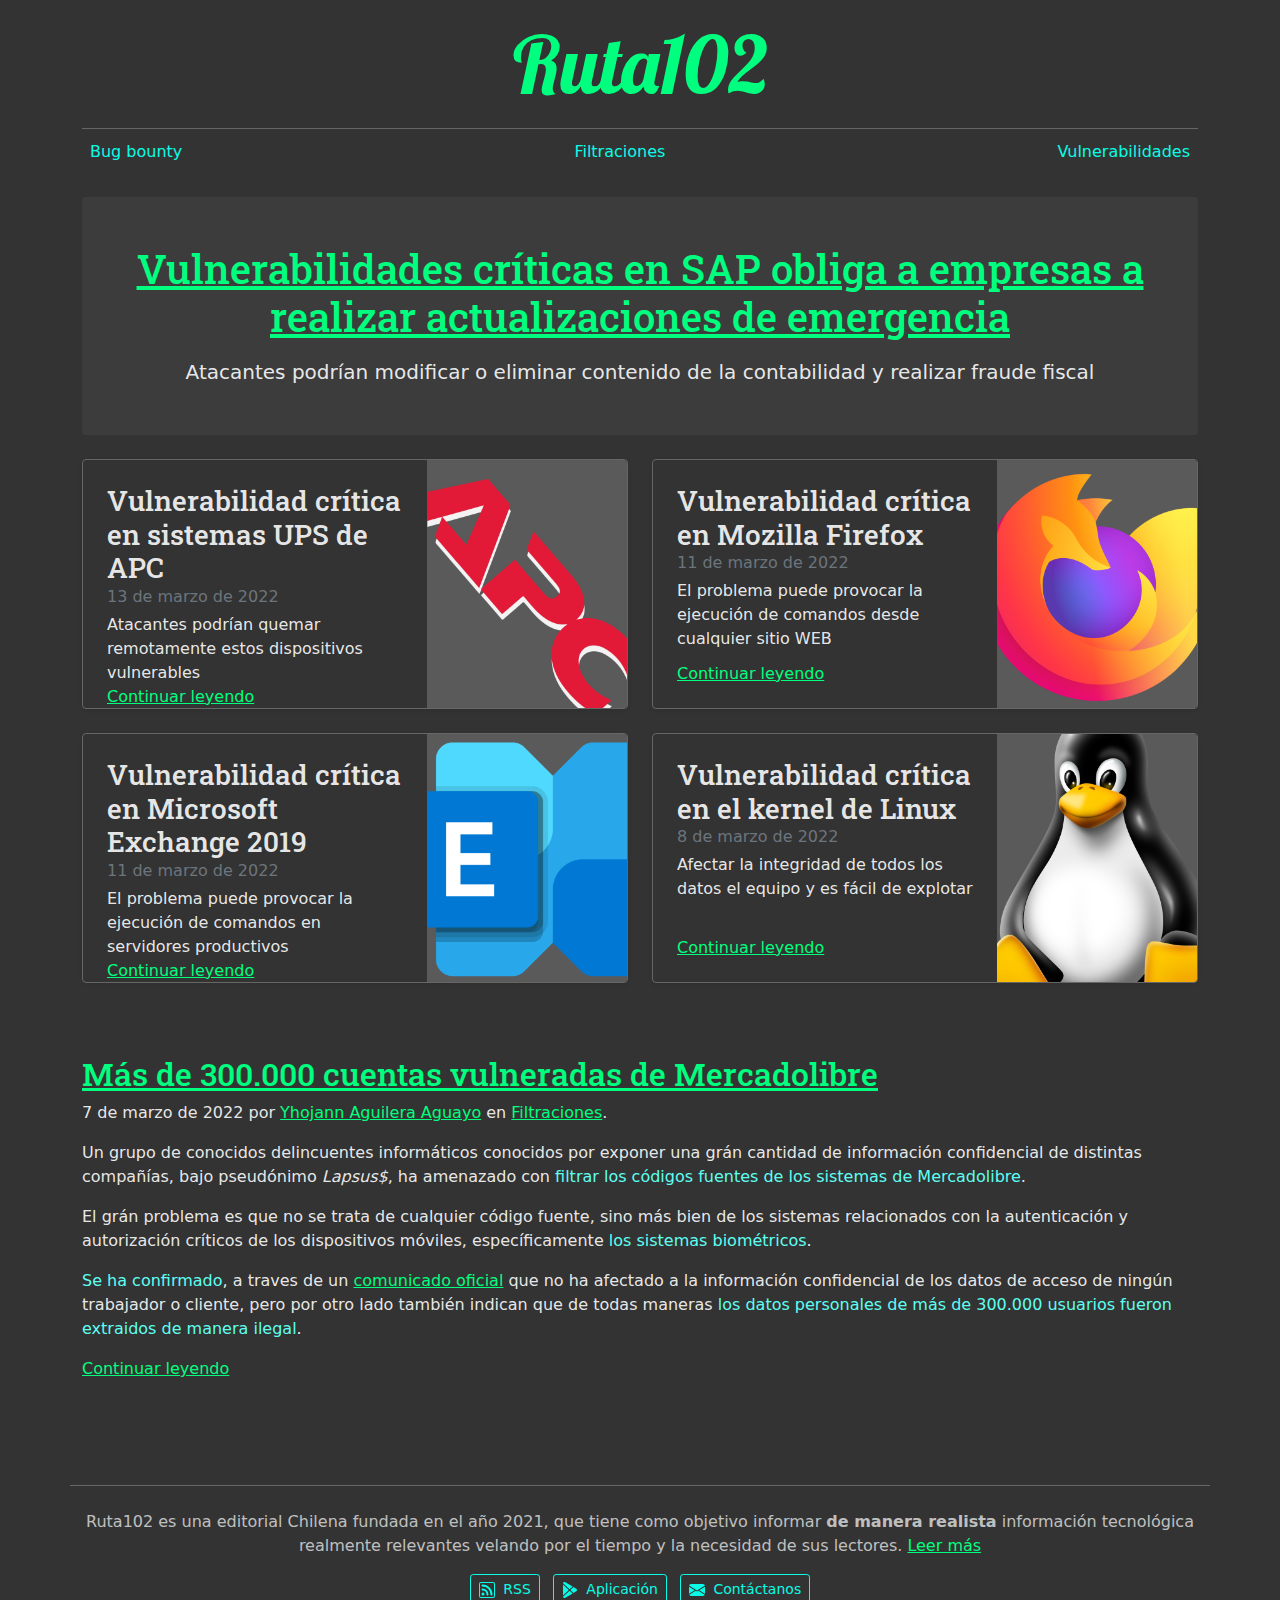
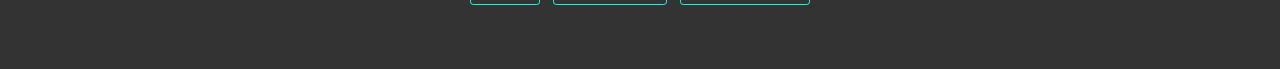
==== index.html @ dbd7e079 "Content update at 2024-11-03 01:15:07" ====
<!DOCTYPE html>
            <html>
                <!--
                    ██████╗ ██╗   ██╗████████╗ █████╗   ██╗ ██████╗ ██████╗
                    ██╔══██╗██║   ██║╚══██╔══╝██╔══██╗ ███║██╔═████╗╚════██╗
                    ██████╔╝██║   ██║   ██║   ███████║ ╚██║██║██╔██║ █████╔╝
                    ██╔══██╗██║   ██║   ██║   ██╔══██║  ██║████╔╝██║██╔═══╝
                    ██║  ██║╚██████╔╝   ██║   ██║  ██║  ██║╚██████╔╝███████╗
                    ╚═╝  ╚═╝ ╚═════╝    ╚═╝   ╚═╝  ╚═╝  ╚═╝ ╚═════╝ ╚══════╝ ®
                    Tus noticias 1337 H4x0r del año 2077.
                -->
                <head>
                    <meta charset="utf-8" />
                    <meta content="width=device-width, initial-scale=1, shrink-to-fit=no" name="viewport" />
                    <link rel="shortcut icon" href="/assets/img/favicon-32x32.png" type="image/png" />
                    <link rel="icon" href="/assets/img/favicon-32x32.png" type="image/png" />

                    <title>Ruta102</title>
                    <meta name="theme-color" content="#4d4948" />
                    <meta name="description" content="Noticias tecnol&oacute;gicas" />
                    <link rel="alternate" type="application/rss+xml" title="Ruta102" href="/rss.xml" />

                    <link rel="preconnect" href="https://fonts.googleapis.com" />
                    <link rel="preconnect" href="https://fonts.gstatic.com" crossorigin />
                    <link href="https://fonts.googleapis.com/css2?family=Roboto+Slab&family=Lobster&display=swap" rel="stylesheet" />

                    <link href="/assets/css/bootstrap.min.css" rel="stylesheet" />
                    <link href="/assets/css/font-awesome.min.css" rel="stylesheet" />
                    <link href="/assets/css/style.css" rel="stylesheet" />

                    <script src="/assets/js/bootstrap.min.js"></script>
                </head>
                <body>
                    <div class="container mb-4">
                        <header class="border-bottom py-3 text-center">
                            <a class="text-decoration-none logo display-1 fw-normal" href="/">Ruta102</a>
                        </header>
                        <div class="nav-scroller py-1">
                            <nav class="nav d-flex justify-content-between pb-0">
                                
                                    <a class="p-2 text-decoration-none" href="/articulos/bug-bounty/">
                                        Bug bounty
                                    </a>
                                
                                    <a class="p-2 text-decoration-none" href="/articulos/filtraciones/">
                                        Filtraciones
                                    </a>
                                
                                    <a class="p-2 text-decoration-none" href="/articulos/vulnerabilidades/">
                                        Vulnerabilidades
                                    </a>
                                
                            </nav>
                        </div>
                    </div>
                    <main role="main" class="container">
                        

                        <div>
                                
                            
            <div class="mb-4 p-3 p-md-5 rounded text-center position-relative bg-gray">
                <h1>
                    <a class="stretched-link" href="/articulos/vulnerabilidades/2022/03/15/sap-se-actualiza-log4shell/">Vulnerabilidades cr&#237;ticas en SAP obliga a empresas a realizar actualizaciones de emergencia</a>
                </h1>
                <p class="lead mt-3 mb-0">
                    Atacantes podr&#237;an modificar o eliminar contenido de la contabilidad y realizar fraude fiscal
                </p>
            </div>
            <div class="row mb-5">
                
                    <div class="col-md-6">
                        <div class="row g-0 border rounded overflow-hidden flex-md-row mb-4 shadow-sm h-md-250 position-relative">
                            <div class="col p-4 d-flex flex-column position-static">
                                <h3 class="mb-0">Vulnerabilidad cr&#237;tica en sistemas UPS de APC</h3>
                                <div class="mb-1 text-muted">13 de marzo de 2022</div>
                                <p class="card-text mb-auto">
                                    Atacantes podr&#237;an quemar remotamente estos dispositivos vulnerables
                                </p>
                                <p class="mb-0">
                                    <a class="stretched-link" href="/articulos/vulnerabilidades/2022/03/13/vulnerabilidad-critica-cre-ups-apc/">Continuar leyendo</a>
                                </p>
                            </div>
                            <div class="col-auto d-none d-lg-block">
                                <img
                                    id="/articulos/vulnerabilidades/2022/03/13/vulnerabilidad-critica-cre-ups-apc"
                                    class="card-img-right flex-auto d-none d-lg-block"
                                    src="/assets/img/vendors/ups-apc.png"
                                    style="width: 200px; height: 250px;"
                                    alt="Vulnerabilidad cr&#237;tica en sistemas UPS de APC" />
                            </div>
                        </div>
                    </div>
                
                    <div class="col-md-6">
                        <div class="row g-0 border rounded overflow-hidden flex-md-row mb-4 shadow-sm h-md-250 position-relative">
                            <div class="col p-4 d-flex flex-column position-static">
                                <h3 class="mb-0">Vulnerabilidad cr&#237;tica en Mozilla Firefox</h3>
                                <div class="mb-1 text-muted">11 de marzo de 2022</div>
                                <p class="card-text mb-auto">
                                    El problema puede provocar la ejecuci&#243;n de comandos desde cualquier sitio WEB
                                </p>
                                <p class="mb-0">
                                    <a class="stretched-link" href="/articulos/vulnerabilidades/2022/03/11/mozilla-firefox-cre-cve-2022-26486/">Continuar leyendo</a>
                                </p>
                            </div>
                            <div class="col-auto d-none d-lg-block">
                                <img
                                    id="/articulos/vulnerabilidades/2022/03/11/mozilla-firefox-cre-cve-2022-26486"
                                    class="card-img-right flex-auto d-none d-lg-block"
                                    src="/assets/img/vendors/mozilla-firefox.png"
                                    style="width: 200px; height: 250px;"
                                    alt="Vulnerabilidad cr&#237;tica en Mozilla Firefox" />
                            </div>
                        </div>
                    </div>
                
                    <div class="col-md-6">
                        <div class="row g-0 border rounded overflow-hidden flex-md-row mb-4 shadow-sm h-md-250 position-relative">
                            <div class="col p-4 d-flex flex-column position-static">
                                <h3 class="mb-0">Vulnerabilidad cr&#237;tica en Microsoft Exchange 2019</h3>
                                <div class="mb-1 text-muted">11 de marzo de 2022</div>
                                <p class="card-text mb-auto">
                                    El problema puede provocar la ejecuci&#243;n de comandos en servidores productivos
                                </p>
                                <p class="mb-0">
                                    <a class="stretched-link" href="/articulos/vulnerabilidades/2022/03/11/exchange-vulnerabilidad-critica/">Continuar leyendo</a>
                                </p>
                            </div>
                            <div class="col-auto d-none d-lg-block">
                                <img
                                    id="/articulos/vulnerabilidades/2022/03/11/exchange-vulnerabilidad-critica"
                                    class="card-img-right flex-auto d-none d-lg-block"
                                    src="/assets/img/vendors/microsoft-exchange.png"
                                    style="width: 200px; height: 250px;"
                                    alt="Vulnerabilidad cr&#237;tica en Microsoft Exchange 2019" />
                            </div>
                        </div>
                    </div>
                
                    <div class="col-md-6">
                        <div class="row g-0 border rounded overflow-hidden flex-md-row mb-4 shadow-sm h-md-250 position-relative">
                            <div class="col p-4 d-flex flex-column position-static">
                                <h3 class="mb-0">Vulnerabilidad cr&#237;tica en el kernel de Linux</h3>
                                <div class="mb-1 text-muted">8 de marzo de 2022</div>
                                <p class="card-text mb-auto">
                                    Afectar la integridad de todos los datos el equipo y es f&#225;cil de explotar
                                </p>
                                <p class="mb-0">
                                    <a class="stretched-link" href="/articulos/vulnerabilidades/2022/03/08/vulnerabilidad-kernel-de-linux-cve-2022-23222/">Continuar leyendo</a>
                                </p>
                            </div>
                            <div class="col-auto d-none d-lg-block">
                                <img
                                    id="/articulos/vulnerabilidades/2022/03/08/vulnerabilidad-kernel-de-linux-cve-2022-23222"
                                    class="card-img-right flex-auto d-none d-lg-block"
                                    src="/assets/img/vendors/linux.png"
                                    style="width: 200px; height: 250px;"
                                    alt="Vulnerabilidad cr&#237;tica en el kernel de Linux" />
                            </div>
                        </div>
                    </div>
                
            </div>

            
                <div class="mb-4 pb-3">
                    <h2 class="blog-post-title">
                        <a href="/articulos/filtraciones/2022/03/07/filtracion-codigo-fuente-mercadolibre/">M&#225;s de 300.000 cuentas vulneradas de Mercadolibre</a>
                    </h2>
                    <p class="blog-post-meta">
                        7 de marzo de 2022 por
                        <a href="https://www.linkedin.com/in/yhojann-aguilera/" target="_blank">Yhojann Aguilera Aguayo</a>
                        en
                        <a href="/articulos/filtraciones/">Filtraciones</a>.
                    </p>
                    
            <p>
                Un grupo de conocidos delincuentes informáticos conocidos por exponer
                una grán cantidad de información confidencial de distintas compañías,
                bajo pseudónimo <i>Lapsus$</i>, ha amenazado con <b>filtrar los
                códigos fuentes de los sistemas de Mercadolibre</b>.
            </p>
            <p>
                El grán problema es que no se trata de cualquier código fuente, sino
                más bien de los sistemas relacionados con la autenticación y
                autorización críticos de los dispositivos móviles, específicamente
                <b>los sistemas biométricos</b>.
            </p>
            <p>
                <b>Se ha confirmado</b>, a traves de un
                <a rel="noreferrer" target="_blank" href="https://twitter.com/vidusky/status/1500942042834350084">comunicado oficial</a>
                que no ha afectado a la información confidencial de los datos de
                acceso de ningún trabajador o cliente, pero por otro lado también
                indican que de todas maneras <b>los datos personales de más de
                300.000 usuarios fueron extraidos de manera ilegal</b>.
            </p>
        
                    <p>
                        <a href="/articulos/filtraciones/2022/03/07/filtracion-codigo-fuente-mercadolibre/">Continuar leyendo</a>
                    </p>
                </div>
            
        
                            <div class="clearfix"></div>
                        </div>
                    </main>
                    <footer class="py-5">
                        <div class="container border-top pt-4 text-center">
                            <p>
                                Ruta102 es una editorial Chilena fundada en el
                                a&ntilde;o 2021, que tiene como objetivo
                                informar <b>de manera realista</b>
                                informaci&oacute;n tecnol&oacute;gica realmente
                                relevantes velando por el tiempo y la necesidad
                                de sus lectores. <a href="/acerca-de/">Leer
                                m&aacute;s</a>
                            </p>
                            <p>
                                <a
                                    class="btn btn-sm btn-outline-info align-items-center mx-1"
                                    href="/rss.xml" target="_blank">
                                    <svg class="me-1" xmlns="http://www.w3.org/2000/svg" width="16" height="16" fill="currentColor" class="bi bi-rss" viewBox="0 0 16 16">
                                        <path d="M14 1a1 1 0 0 1 1 1v12a1 1 0 0 1-1 1H2a1 1 0 0 1-1-1V2a1 1 0 0 1 1-1h12zM2 0a2 2 0 0 0-2 2v12a2 2 0 0 0 2 2h12a2 2 0 0 0 2-2V2a2 2 0 0 0-2-2H2z"/>
                                        <path d="M5.5 12a1.5 1.5 0 1 1-3 0 1.5 1.5 0 0 1 3 0zm-3-8.5a1 1 0 0 1 1-1c5.523 0 10 4.477 10 10a1 1 0 1 1-2 0 8 8 0 0 0-8-8 1 1 0 0 1-1-1zm0 4a1 1 0 0 1 1-1 6 6 0 0 1 6 6 1 1 0 1 1-2 0 4 4 0 0 0-4-4 1 1 0 0 1-1-1z"/>
                                    </svg>
                                    RSS
                                </a>
                                <a
                                    target="_blank"
                                    rel="noreferrer"
                                    class="btn btn-sm btn-outline-info align-items-center mx-1"
                                    href="https://play.google.com/store/apps/details?id=com.google.android.apps.magazines">
                                    <svg class="me-1" xmlns="http://www.w3.org/2000/svg" width="16" height="16" fill="currentColor" class="bi bi-google-play" viewBox="0 0 16 16">
                                        <path d="M14.222 9.374c1.037-.61 1.037-2.137 0-2.748L11.528 5.04 8.32 8l3.207 2.96 2.694-1.586Zm-3.595 2.116L7.583 8.68 1.03 14.73c.201 1.029 1.36 1.61 2.303 1.055l7.294-4.295ZM1 13.396V2.603L6.846 8 1 13.396ZM1.03 1.27l6.553 6.05 3.044-2.81L3.333.215C2.39-.341 1.231.24 1.03 1.27Z"/>
                                    </svg>
                                    Aplicaci&oacute;n
                                </a>
                                <a
                                    target="_blank"
                                    rel="noreferrer"
                                    class="btn btn-sm btn-outline-info align-items-center mx-1"
                                    href="https://github.com/yhojann-cl/ruta102.cl/issues">
                                    <svg class="me-1" xmlns="http://www.w3.org/2000/svg" width="16" height="16" fill="currentColor" class="bi bi-envelope-fill" viewBox="0 0 16 16">
                                        <path d="M.05 3.555A2 2 0 0 1 2 2h12a2 2 0 0 1 1.95 1.555L8 8.414.05 3.555ZM0 4.697v7.104l5.803-3.558L0 4.697ZM6.761 8.83l-6.57 4.027A2 2 0 0 0 2 14h12a2 2 0 0 0 1.808-1.144l-6.57-4.027L8 9.586l-1.239-.757Zm3.436-.586L16 11.801V4.697l-5.803 3.546Z"/>
                                    </svg>
                                    Cont&aacute;ctanos
                                </a>
                            </p>
                        </div>
                    </footer>
                    <script async src="https://www.googletagmanager.com/gtag/js?id=G-0C70VDSF4W"></script>
                    <script>
                        window.dataLayer = window.dataLayer || [];
                        function gtag(){ dataLayer.push(arguments); }
                        gtag('js', new Date());
                        gtag('config', 'G-0C70VDSF4W');
                    </script>
                </body>
            </html>
---- assets/css/style.css ----
:root {
    color-scheme: dark;
}

body {
    background-color: rgba(51, 51, 51, 1);
    color: rgba(255, 255, 255, 0.9);
}

footer {
    color: rgba(255, 255, 255, 0.7);
}

a,
a:hover,
a:focus,
a:active,
a:visited {
    color: rgba(0, 255, 127, 1);
}

h1, h2, h3, h4, h5, h6,
.display-1, .display-2, .display-3, .display-4 {
    font-family: 'Roboto Slab';
}

header a.logo{
    font-family: 'Lobster';
    color: rgba(0, 255, 127, 1);
}

.border,
.border-bottom,
.border-top,
.border-start,
.border-end,
.img-thumbnail {
    border-color: #666666 !important;
}

.bg-gray {
    background-color: rgba(60, 60, 60, 1);
}

.btn-outline-info,
a.btn-outline-info:visited {
    color: rgba(9, 252, 231, 1);
    border-color: rgba(9, 252, 231, 1);
}

a.btn-outline-info:hover,
a.btn-outline-info:active {
    color: rgba(0, 0, 0, 0.9);
}

main b {
    font-weight: 300;
    color: rgb(93 255 241);
}

nav.justify-content-between > a,
nav.justify-content-between > a:hover,
nav.justify-content-between > a:visited,
nav.justify-content-between > a:focus,
nav.justify-content-between > a:active {
    color: rgba(9, 252, 231, 1);
}

.table-cvss {
    table-layout: fixed;
}

.img-thumbnail {
    background-color: transparent;
}

.nav-scroller {
    position: relative;
    z-index: 2;
    height: 2.75rem;
    overflow-y: hidden;
}

.nav-scroller .nav {
    display: -ms-flexbox;
    display: flex;
    -ms-flex-wrap: nowrap;
    flex-wrap: nowrap;
    padding-bottom: 1rem;
    margin-top: -1px;
    overflow-x: auto;
    text-align: center;
    white-space: nowrap;
    -webkit-overflow-scrolling: touch;
}

.nav-scroller .nav-link {
    padding-top: .75rem;
    padding-bottom: .75rem;
    font-size: .875rem;
}

.card-img-right {
    height: 100%;
    border-radius: 0 3px 3px 0;
}

.flex-auto {
    -ms-flex: 0 0 auto;
    flex: 0 0 auto;
}

.h-250 { height: 250px; }
@media (min-width: 768px) {
    .h-md-250 { height: 250px; }
}

@media (min-width: 40em) {
    .blog-title {
        font-size: 3.5rem;
    }
}
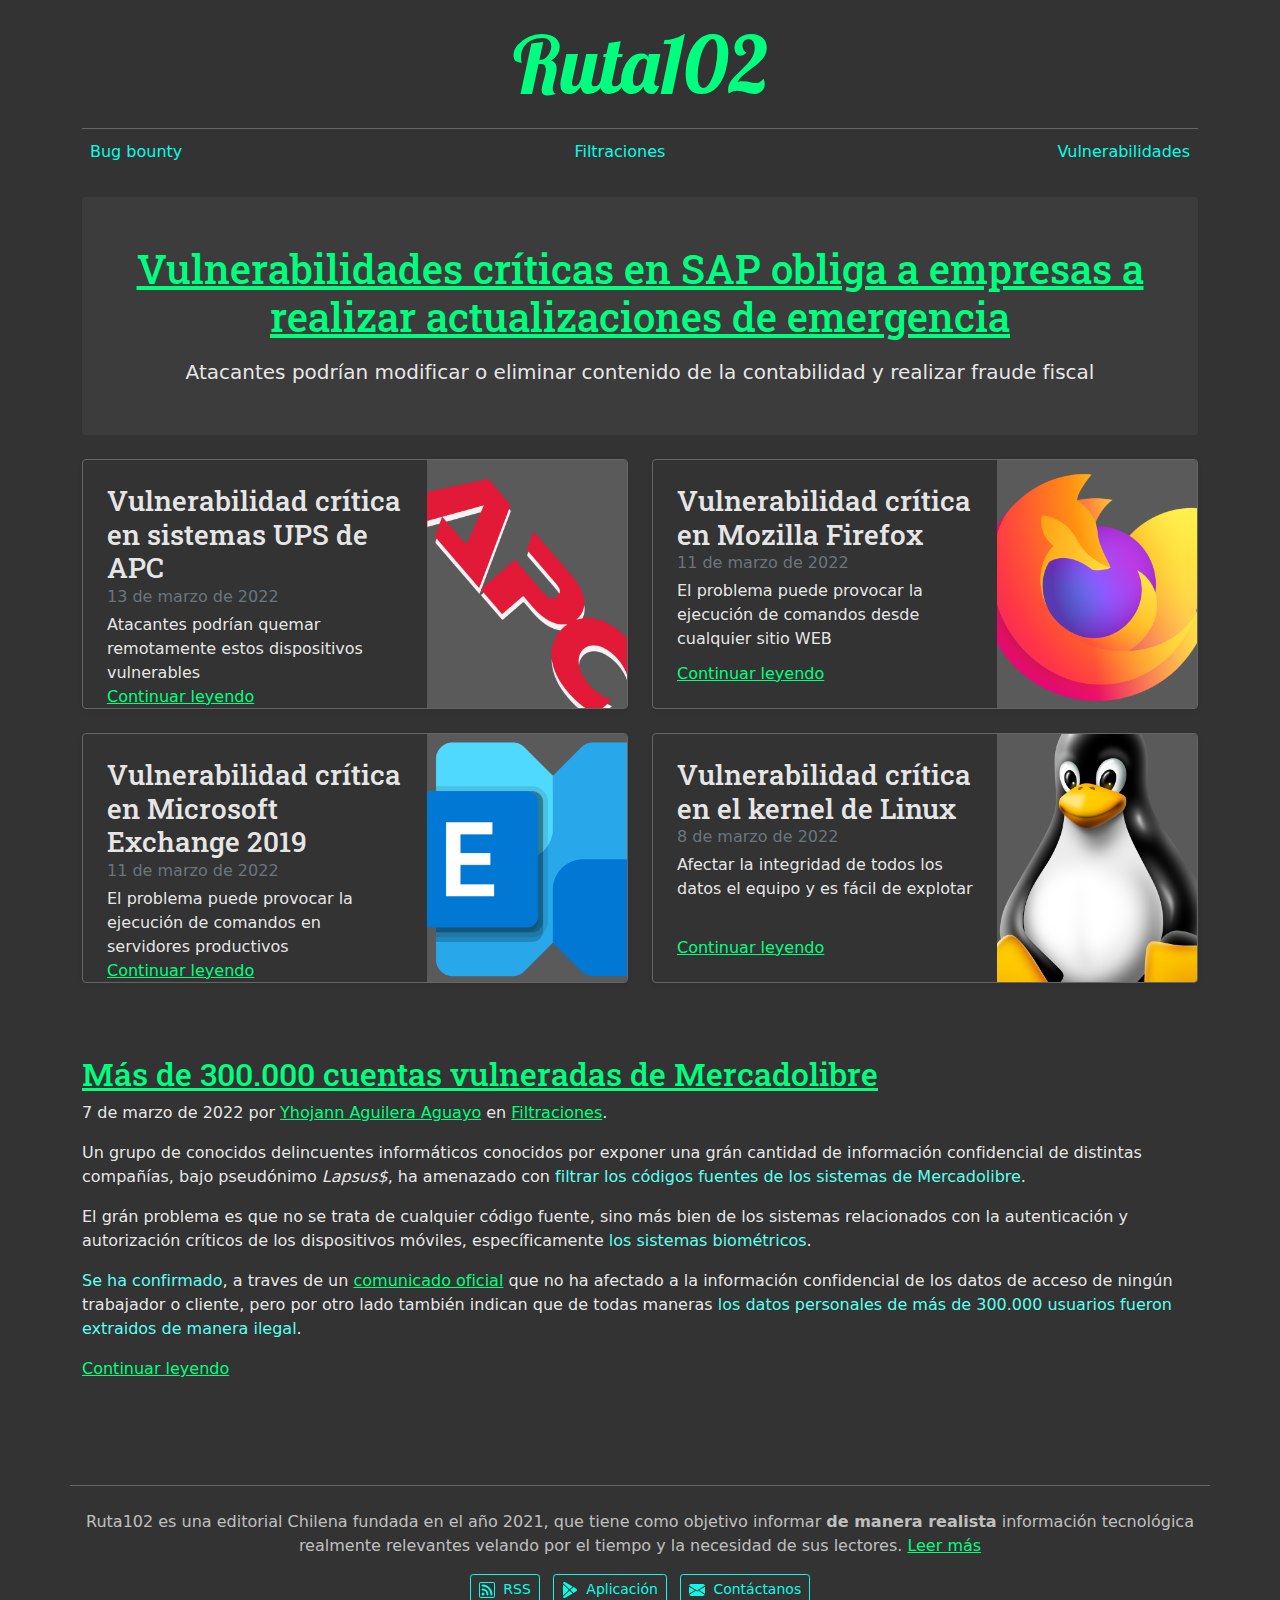
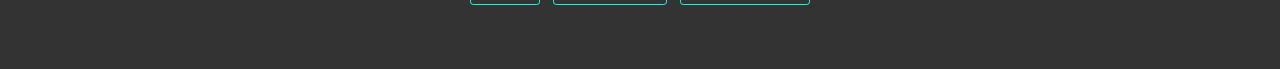
==== commit 1901886d: "Content update at 2024-11-03 01:29:21" ====
--- a/index.html
+++ b/index.html
@@ -1,5 +1,5 @@
 <!DOCTYPE html>
-            <html>
+            <html lang="es">
                 <!--
                     ██████╗ ██╗   ██╗████████╗ █████╗   ██╗ ██████╗ ██████╗
                     ██╔══██╗██║   ██║╚══██╔══╝██╔══██╗ ███║██╔═████╗╚════██╗
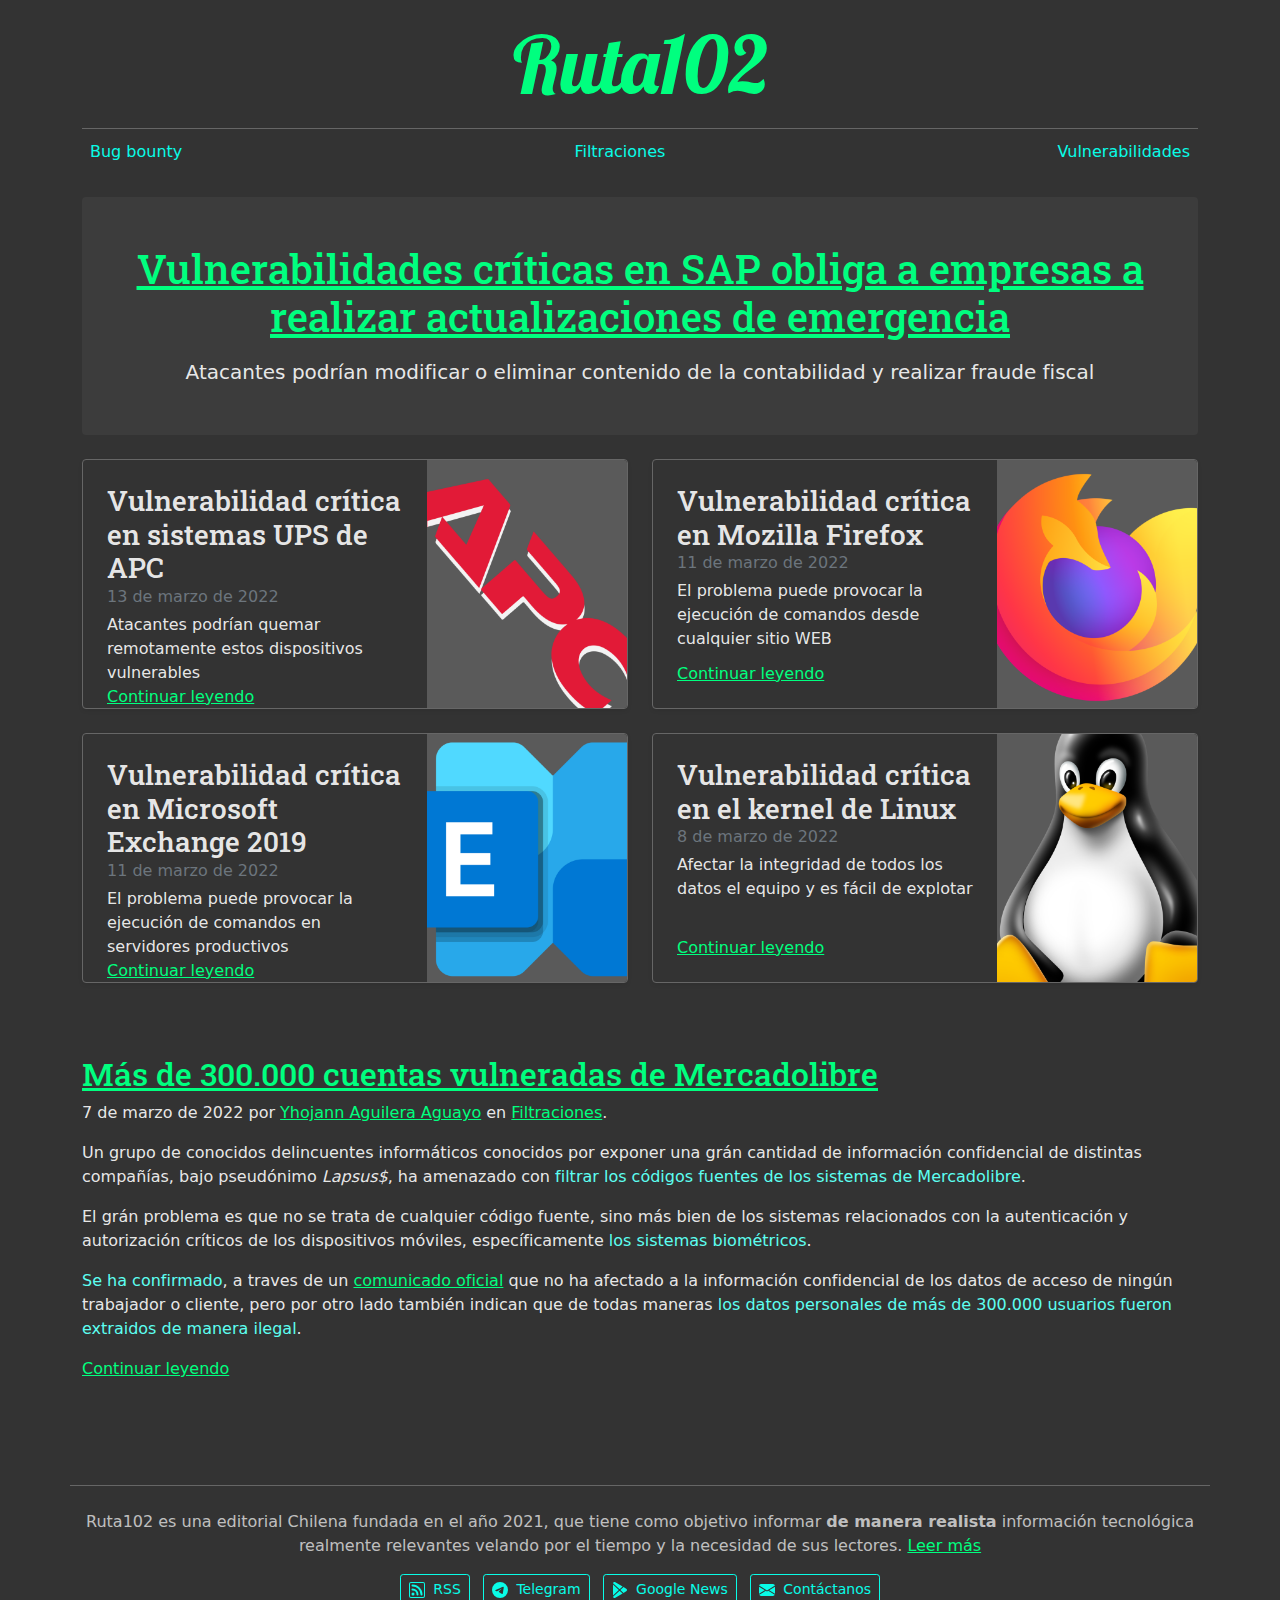
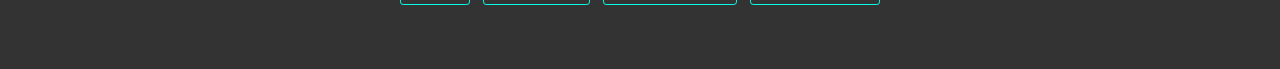
==== commit 1f7661b3: "Content update at 2024-11-03 01:55:14" ====
--- a/index.html
+++ b/index.html
@@ -230,11 +230,21 @@
                                     target="_blank"
                                     rel="noreferrer"
                                     class="btn btn-sm btn-outline-info align-items-center mx-1"
+                                    href="https://t.me/ruta102">
+                                    <svg class="me-1" xmlns="http://www.w3.org/2000/svg" width="16" height="16" fill="currentColor" class="bi bi-telegram" viewBox="0 0 16 16">
+                                        <path d="M16 8A8 8 0 1 1 0 8a8 8 0 0 1 16 0M8.287 5.906q-1.168.486-4.666 2.01-.567.225-.595.442c-.03.243.275.339.69.47l.175.055c.408.133.958.288 1.243.294q.39.01.868-.32 3.269-2.206 3.374-2.23c.05-.012.12-.026.166.016s.042.12.037.141c-.03.129-1.227 1.241-1.846 1.817-.193.18-.33.307-.358.336a8 8 0 0 1-.188.186c-.38.366-.664.64.015 1.088.327.216.589.393.85.571.284.194.568.387.936.629q.14.092.27.187c.331.236.63.448.997.414.214-.02.435-.22.547-.82.265-1.417.786-4.486.906-5.751a1.4 1.4 0 0 0-.013-.315.34.34 0 0 0-.114-.217.53.53 0 0 0-.31-.093c-.3.005-.763.166-2.984 1.09"/>
+                                    </svg>
+                                    Telegram
+                                </a>
+                                <a
+                                    target="_blank"
+                                    rel="noreferrer"
+                                    class="btn btn-sm btn-outline-info align-items-center mx-1"
                                     href="https://play.google.com/store/apps/details?id=com.google.android.apps.magazines">
                                     <svg class="me-1" xmlns="http://www.w3.org/2000/svg" width="16" height="16" fill="currentColor" class="bi bi-google-play" viewBox="0 0 16 16">
                                         <path d="M14.222 9.374c1.037-.61 1.037-2.137 0-2.748L11.528 5.04 8.32 8l3.207 2.96 2.694-1.586Zm-3.595 2.116L7.583 8.68 1.03 14.73c.201 1.029 1.36 1.61 2.303 1.055l7.294-4.295ZM1 13.396V2.603L6.846 8 1 13.396ZM1.03 1.27l6.553 6.05 3.044-2.81L3.333.215C2.39-.341 1.231.24 1.03 1.27Z"/>
                                     </svg>
-                                    Aplicaci&oacute;n
+                                    Google News
                                 </a>
                                 <a
                                     target="_blank"
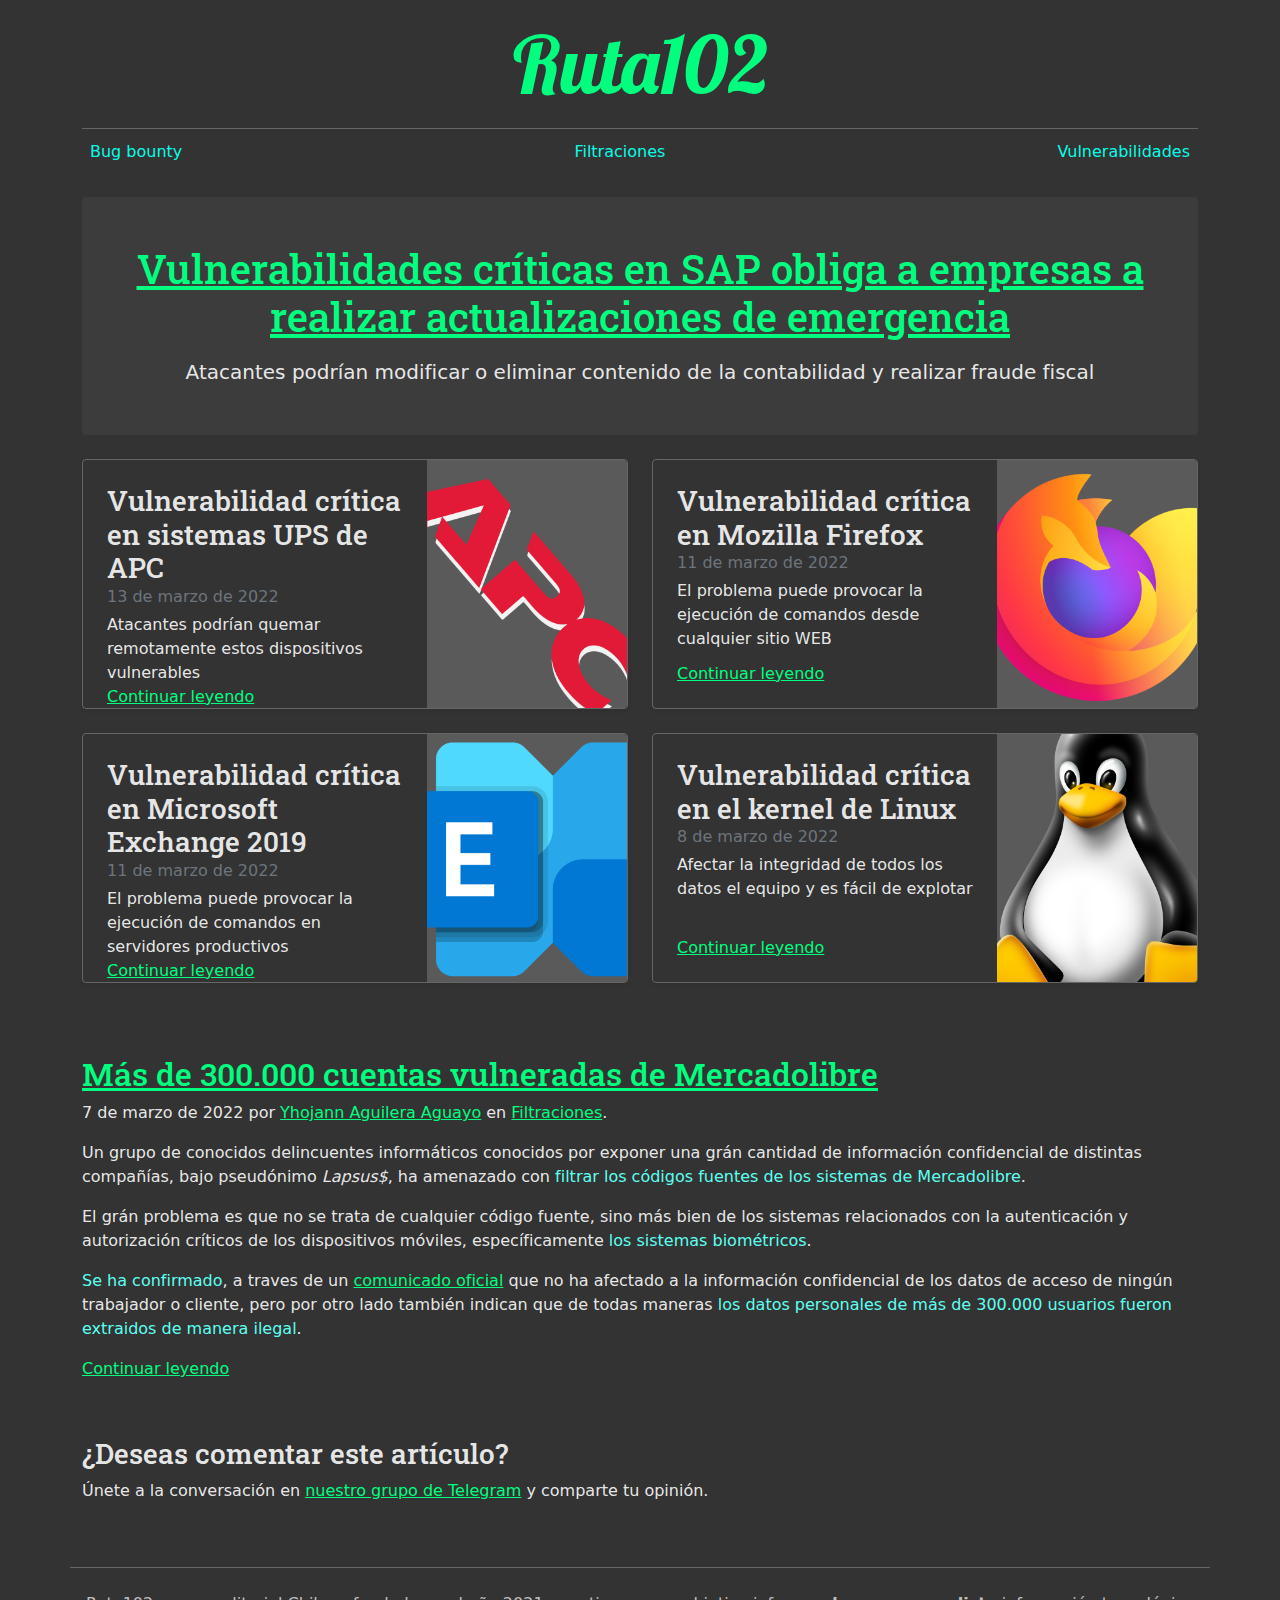
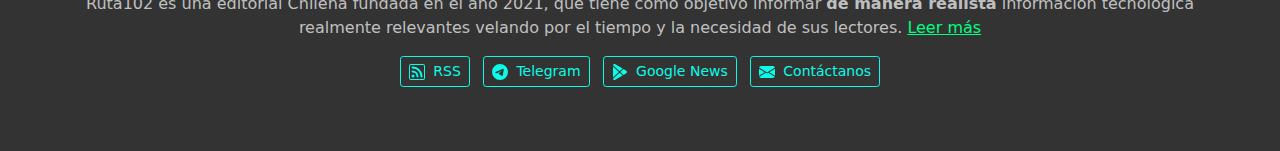
==== commit bd9207ef: "Content update at 2024-11-03 02:18:23" ====
--- a/index.html
+++ b/index.html
@@ -57,7 +57,7 @@
                         
 
                         <div>
-                                
+                            
                             
             <div class="mb-4 p-3 p-md-5 rounded text-center position-relative bg-gray">
                 <h1>
@@ -203,6 +203,15 @@
             
         
                             <div class="clearfix"></div>
+                            <h3 class="mt-4">&iquest;Deseas comentar este art&iacute;culo?</h3>
+                            <p>
+                                &Uacute;nete a la conversaci&oacute;n en
+                                <a
+                                    target="_blank"
+                                    rel="noreferrer"
+                                    href="https://t.me/ruta102">nuestro grupo de Telegram</a>
+                                y comparte tu opini&oacute;n.
+                            </p>
                         </div>
                     </main>
                     <footer class="py-5">
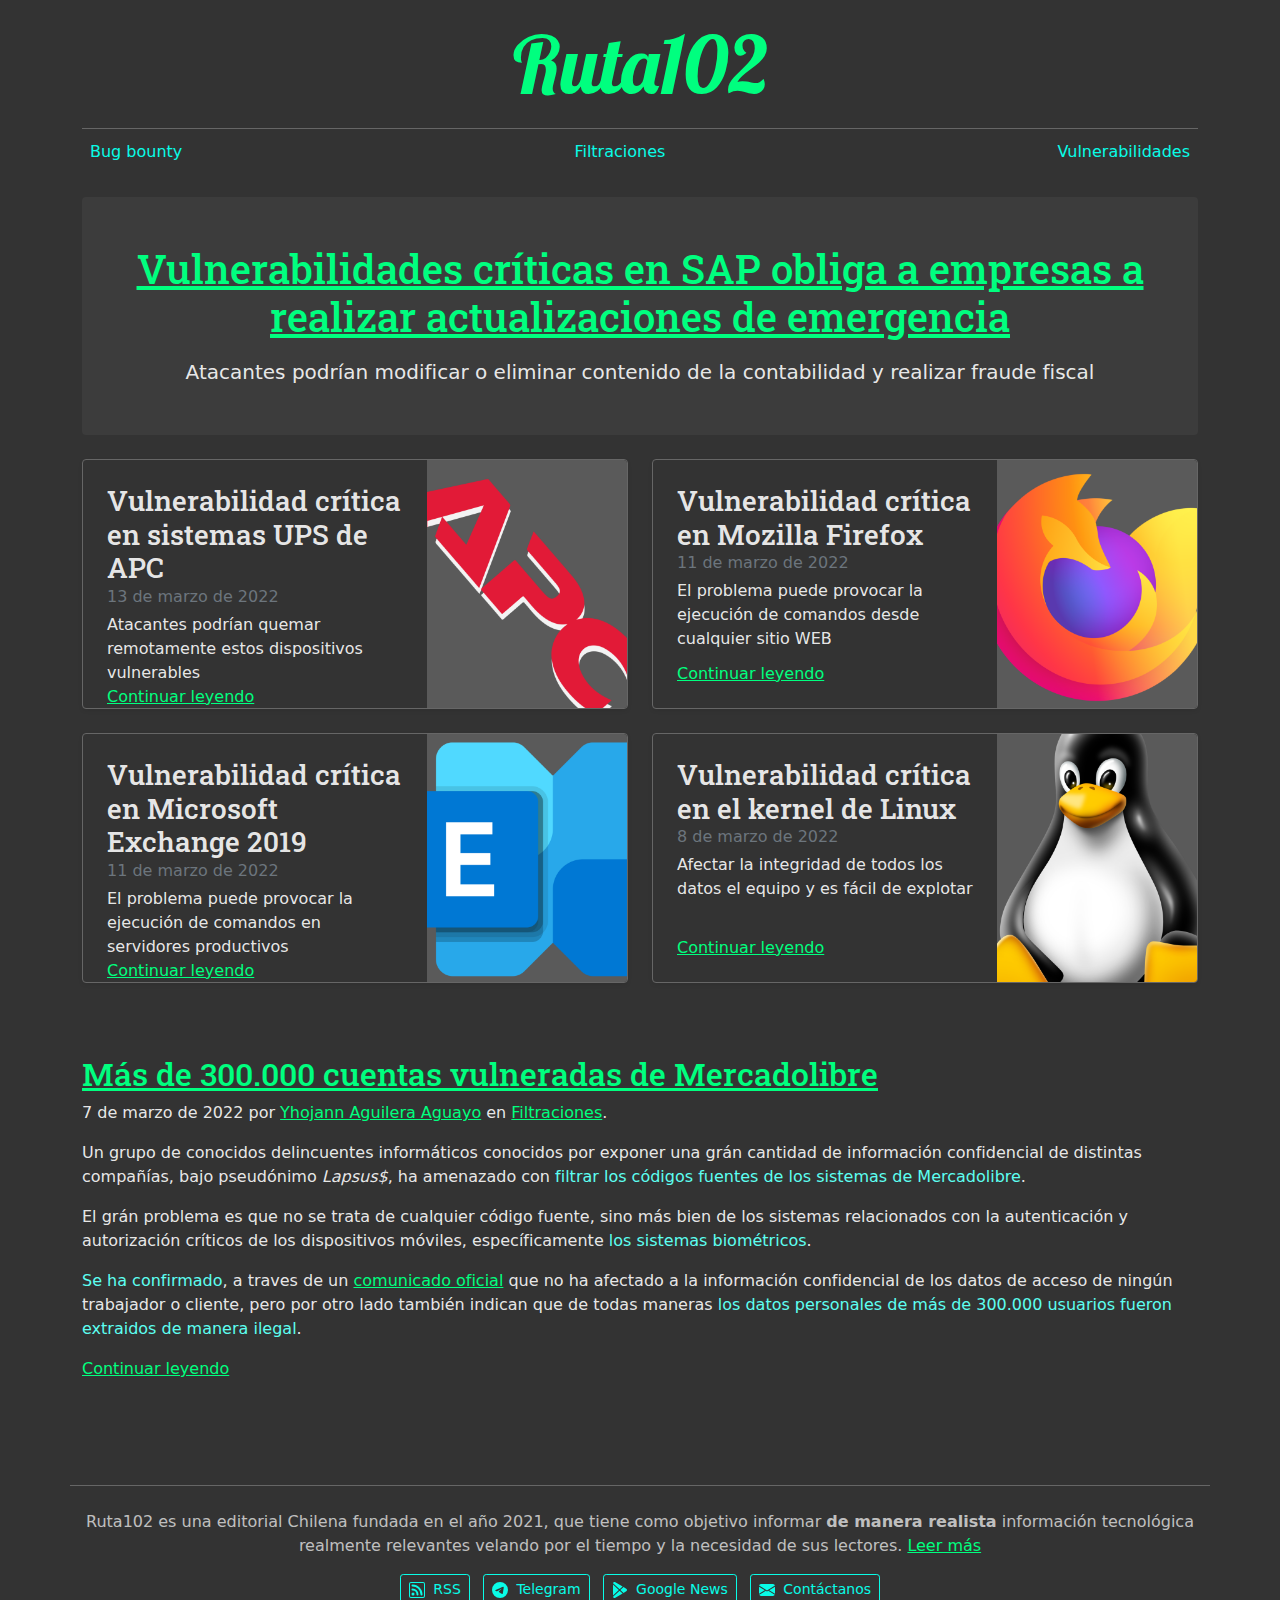
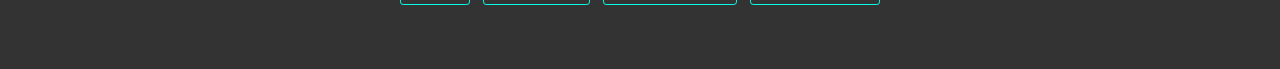
==== commit 0d3cfd34: "Content update at 2024-11-03 02:28:29" ====
--- a/index.html
+++ b/index.html
@@ -203,15 +203,8 @@
             
         
                             <div class="clearfix"></div>
-                            <h3 class="mt-4">&iquest;Deseas comentar este art&iacute;culo?</h3>
-                            <p>
-                                &Uacute;nete a la conversaci&oacute;n en
-                                <a
-                                    target="_blank"
-                                    rel="noreferrer"
-                                    href="https://t.me/ruta102">nuestro grupo de Telegram</a>
-                                y comparte tu opini&oacute;n.
-                            </p>
+
+                            
                         </div>
                     </main>
                     <footer class="py-5">
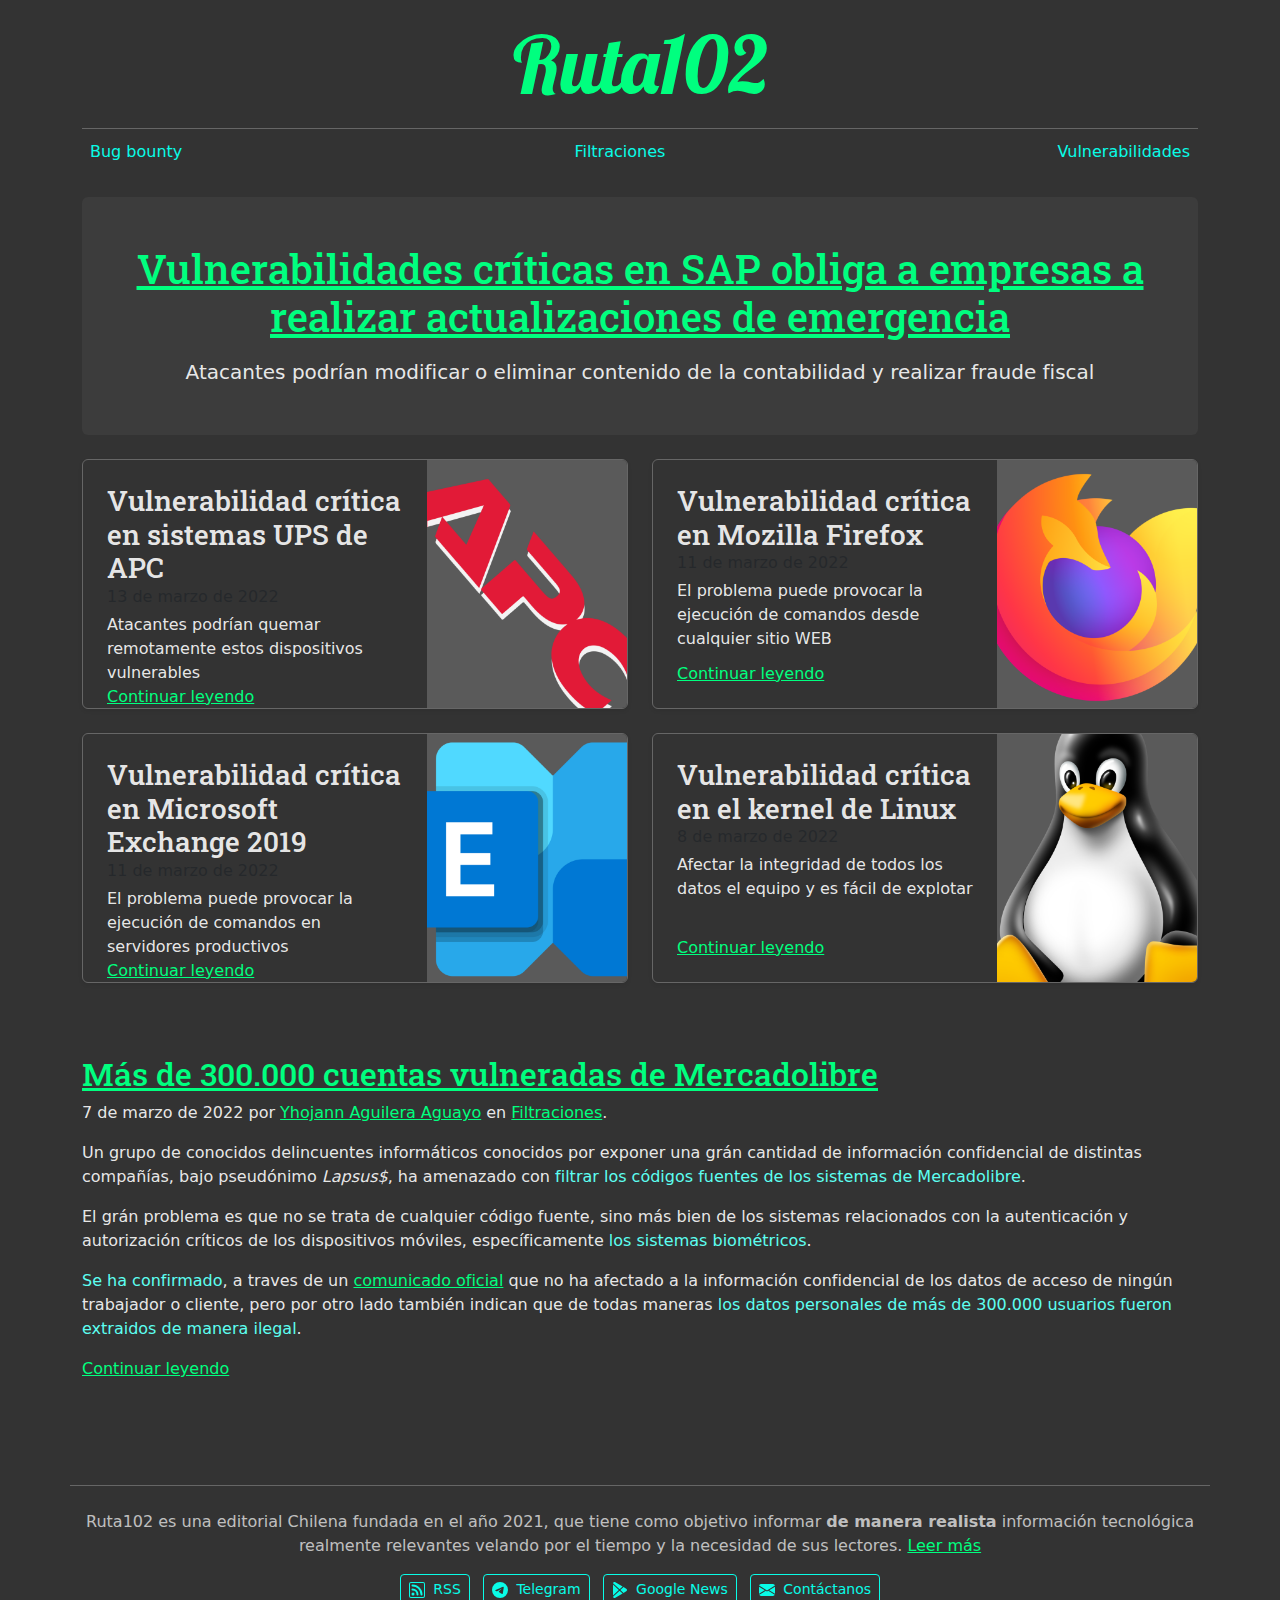
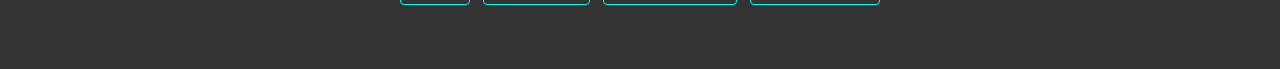
==== commit 9d9a7098: "Content update at 2024-11-03 17:58:32" ====
--- a/index.html
+++ b/index.html
@@ -20,15 +20,15 @@
                     <meta name="description" content="Noticias tecnol&oacute;gicas" />
                     <link rel="alternate" type="application/rss+xml" title="Ruta102" href="/rss.xml" />
 
+                    <link rel="preconnect" href="https://cdn.jsdelivr.net" />
                     <link rel="preconnect" href="https://fonts.googleapis.com" />
                     <link rel="preconnect" href="https://fonts.gstatic.com" crossorigin />
                     <link href="https://fonts.googleapis.com/css2?family=Roboto+Slab&family=Lobster&display=swap" rel="stylesheet" />
 
-                    <link href="/assets/css/bootstrap.min.css" rel="stylesheet" />
-                    <link href="/assets/css/font-awesome.min.css" rel="stylesheet" />
+                    <link href="https://cdn.jsdelivr.net/npm/bootstrap@5.3.3/dist/css/bootstrap.min.css" rel="stylesheet" integrity="sha384-QWTKZyjpPEjISv5WaRU9OFeRpok6YctnYmDr5pNlyT2bRjXh0JMhjY6hW+ALEwIH" crossorigin="anonymous">
+                    <script src="https://cdn.jsdelivr.net/npm/bootstrap@5.3.3/dist/js/bootstrap.bundle.min.js" integrity="sha384-YvpcrYf0tY3lHB60NNkmXc5s9fDVZLESaAA55NDzOxhy9GkcIdslK1eN7N6jIeHz" crossorigin="anonymous"></script>
+                    <link rel="stylesheet" href="https://cdn.jsdelivr.net/npm/bootstrap-icons@1.11.3/font/bootstrap-icons.min.css" />
                     <link href="/assets/css/style.css" rel="stylesheet" />
-
-                    <script src="/assets/js/bootstrap.min.js"></script>
                 </head>
                 <body>
                     <div class="container mb-4">
@@ -53,7 +53,7 @@
                             </nav>
                         </div>
                     </div>
-                    <main role="main" class="container">
+                    <main role="main" class="container component-page">
                         
 
                         <div>
@@ -174,28 +174,18 @@
                         en
                         <a href="/articulos/filtraciones/">Filtraciones</a>.
                     </p>
-                    
-            <p>
-                Un grupo de conocidos delincuentes informáticos conocidos por exponer
-                una grán cantidad de información confidencial de distintas compañías,
-                bajo pseudónimo <i>Lapsus$</i>, ha amenazado con <b>filtrar los
-                códigos fuentes de los sistemas de Mercadolibre</b>.
-            </p>
-            <p>
-                El grán problema es que no se trata de cualquier código fuente, sino
-                más bien de los sistemas relacionados con la autenticación y
-                autorización críticos de los dispositivos móviles, específicamente
-                <b>los sistemas biométricos</b>.
-            </p>
-            <p>
-                <b>Se ha confirmado</b>, a traves de un
-                <a rel="noreferrer" target="_blank" href="https://twitter.com/vidusky/status/1500942042834350084">comunicado oficial</a>
-                que no ha afectado a la información confidencial de los datos de
-                acceso de ningún trabajador o cliente, pero por otro lado también
-                indican que de todas maneras <b>los datos personales de más de
-                300.000 usuarios fueron extraidos de manera ilegal</b>.
-            </p>
-        
+                    <p>Un grupo de conocidos delincuentes informáticos conocidos por exponer una grán
+cantidad de información confidencial de distintas compañías, bajo pseudónimo
+<em>Lapsus$</em>, ha amenazado con <strong>filtrar los códigos fuentes de los sistemas de
+Mercadolibre</strong>.</p>
+<p>El grán problema es que no se trata de cualquier código fuente, sino más bien de
+los sistemas relacionados con la autenticación y autorización críticos de los
+dispositivos móviles, específicamente <strong>los sistemas biométricos</strong>.</p>
+<p><strong>Se ha confirmado</strong>, a traves de un <a href="https://twitter.com/vidusky/status/1500942042834350084" rel="noopener noreferrer" target="_blank">comunicado oficial</a>
+que no ha afectado a la información confidencial de los datos de acceso de
+ningún trabajador o cliente, pero por otro lado también indican que de todas
+maneras <strong>los datos personales de más de 300.000 usuarios fueron extraidos de
+manera ilegal</strong>.</p>
                     <p>
                         <a href="/articulos/filtraciones/2022/03/07/filtracion-codigo-fuente-mercadolibre/">Continuar leyendo</a>
                     </p>
--- a/assets/css/style.css
+++ b/assets/css/style.css
@@ -53,9 +53,19 @@
     color: rgba(0, 0, 0, 0.9);
 }
 
-main b {
+main b, main strong {
     font-weight: 300;
     color: rgb(93 255 241);
+}
+
+main.component-article h1,
+main.component-article h2,
+main.component-article h3,
+main.component-article h4,
+main.component-article h5,
+main.component-article h6 {
+    margin-top: 1.6rem;
+    margin-bottom: 0.6rem;
 }
 
 nav.justify-content-between > a,
@@ -64,10 +74,6 @@
 nav.justify-content-between > a:focus,
 nav.justify-content-between > a:active {
     color: rgba(9, 252, 231, 1);
-}
-
-.table-cvss {
-    table-layout: fixed;
 }
 
 .img-thumbnail {
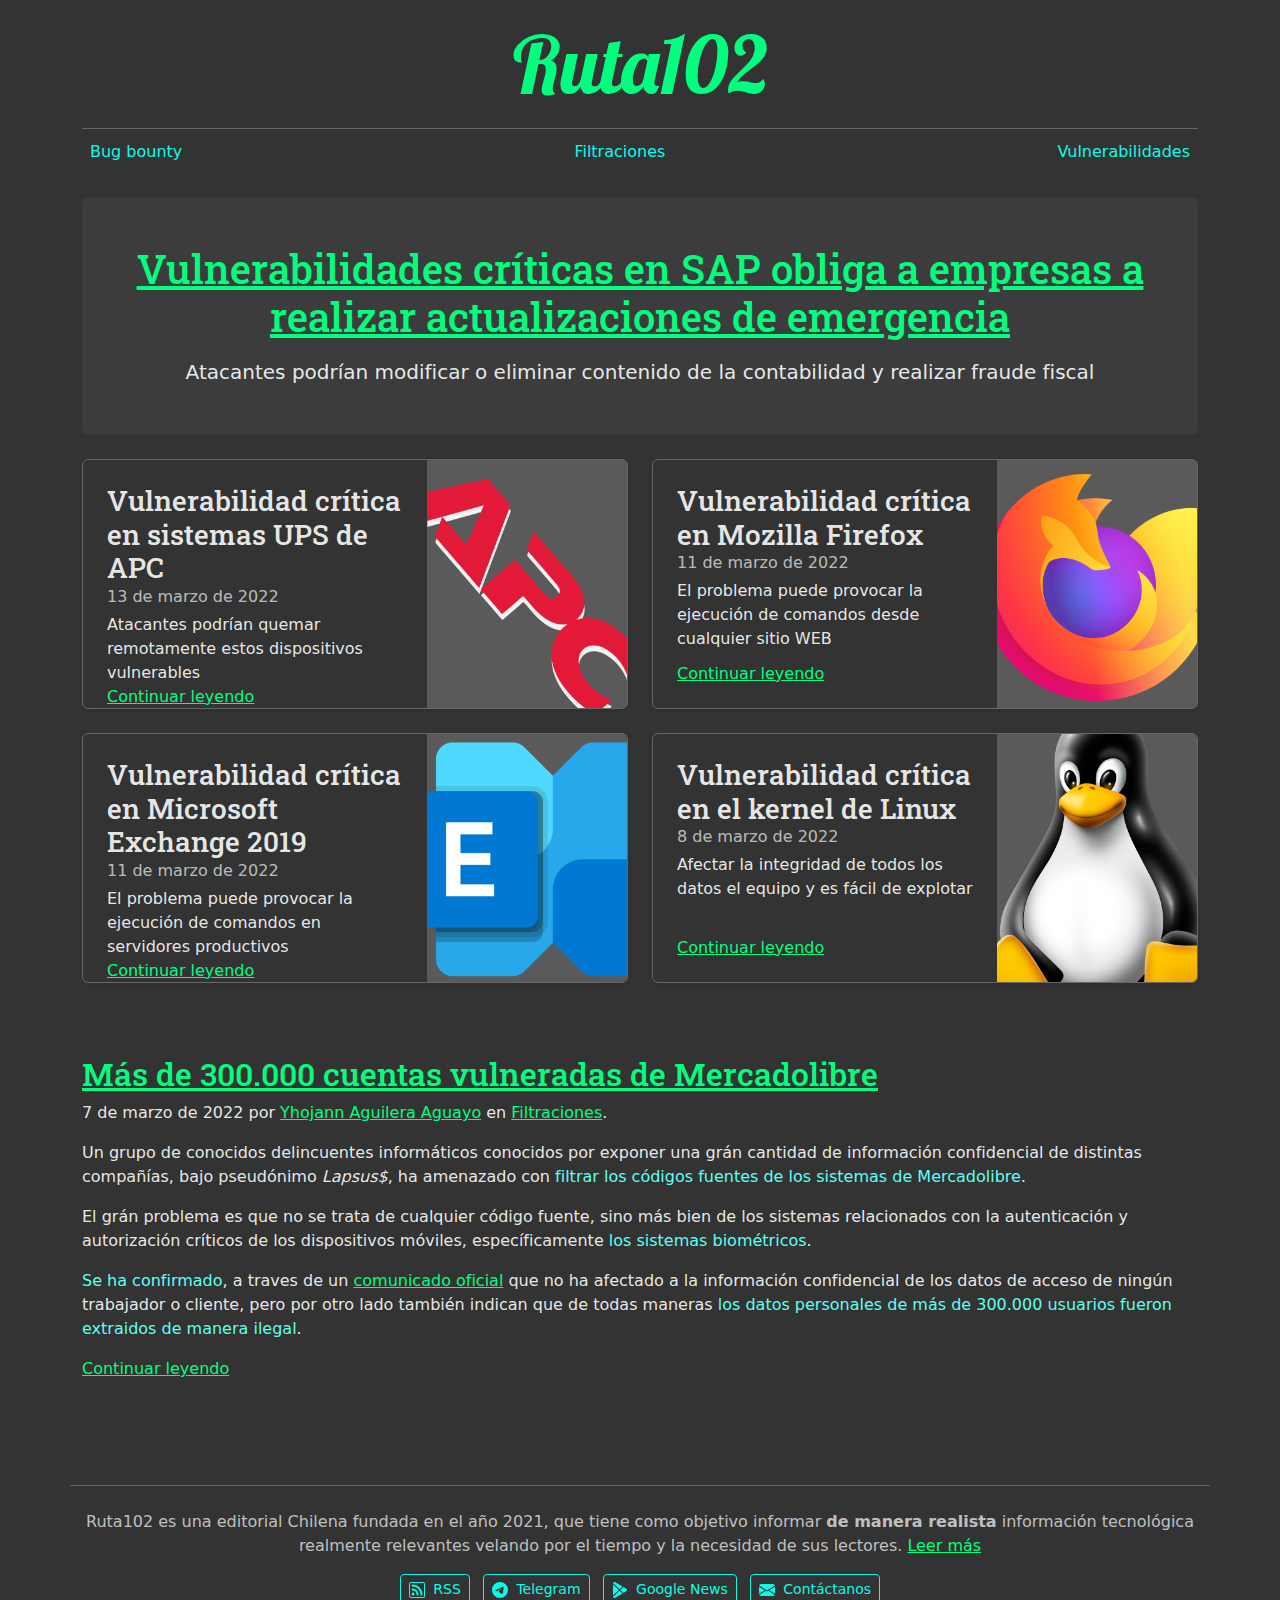
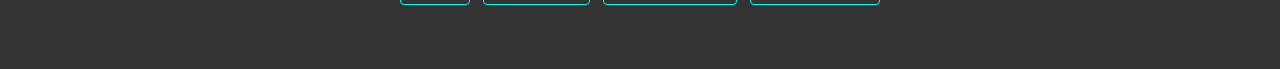
==== commit 719a03d8: "Content update at 2024-11-03 22:07:46" ====
--- a/index.html
+++ b/index.html
@@ -73,7 +73,7 @@
                         <div class="row g-0 border rounded overflow-hidden flex-md-row mb-4 shadow-sm h-md-250 position-relative">
                             <div class="col p-4 d-flex flex-column position-static">
                                 <h3 class="mb-0">Vulnerabilidad cr&#237;tica en sistemas UPS de APC</h3>
-                                <div class="mb-1 text-muted">13 de marzo de 2022</div>
+                                <div class="mb-1 opacity-75">13 de marzo de 2022</div>
                                 <p class="card-text mb-auto">
                                     Atacantes podr&#237;an quemar remotamente estos dispositivos vulnerables
                                 </p>
@@ -96,7 +96,7 @@
                         <div class="row g-0 border rounded overflow-hidden flex-md-row mb-4 shadow-sm h-md-250 position-relative">
                             <div class="col p-4 d-flex flex-column position-static">
                                 <h3 class="mb-0">Vulnerabilidad cr&#237;tica en Mozilla Firefox</h3>
-                                <div class="mb-1 text-muted">11 de marzo de 2022</div>
+                                <div class="mb-1 opacity-75">11 de marzo de 2022</div>
                                 <p class="card-text mb-auto">
                                     El problema puede provocar la ejecuci&#243;n de comandos desde cualquier sitio WEB
                                 </p>
@@ -119,7 +119,7 @@
                         <div class="row g-0 border rounded overflow-hidden flex-md-row mb-4 shadow-sm h-md-250 position-relative">
                             <div class="col p-4 d-flex flex-column position-static">
                                 <h3 class="mb-0">Vulnerabilidad cr&#237;tica en Microsoft Exchange 2019</h3>
-                                <div class="mb-1 text-muted">11 de marzo de 2022</div>
+                                <div class="mb-1 opacity-75">11 de marzo de 2022</div>
                                 <p class="card-text mb-auto">
                                     El problema puede provocar la ejecuci&#243;n de comandos en servidores productivos
                                 </p>
@@ -142,7 +142,7 @@
                         <div class="row g-0 border rounded overflow-hidden flex-md-row mb-4 shadow-sm h-md-250 position-relative">
                             <div class="col p-4 d-flex flex-column position-static">
                                 <h3 class="mb-0">Vulnerabilidad cr&#237;tica en el kernel de Linux</h3>
-                                <div class="mb-1 text-muted">8 de marzo de 2022</div>
+                                <div class="mb-1 opacity-75">8 de marzo de 2022</div>
                                 <p class="card-text mb-auto">
                                     Afectar la integridad de todos los datos el equipo y es f&#225;cil de explotar
                                 </p>
